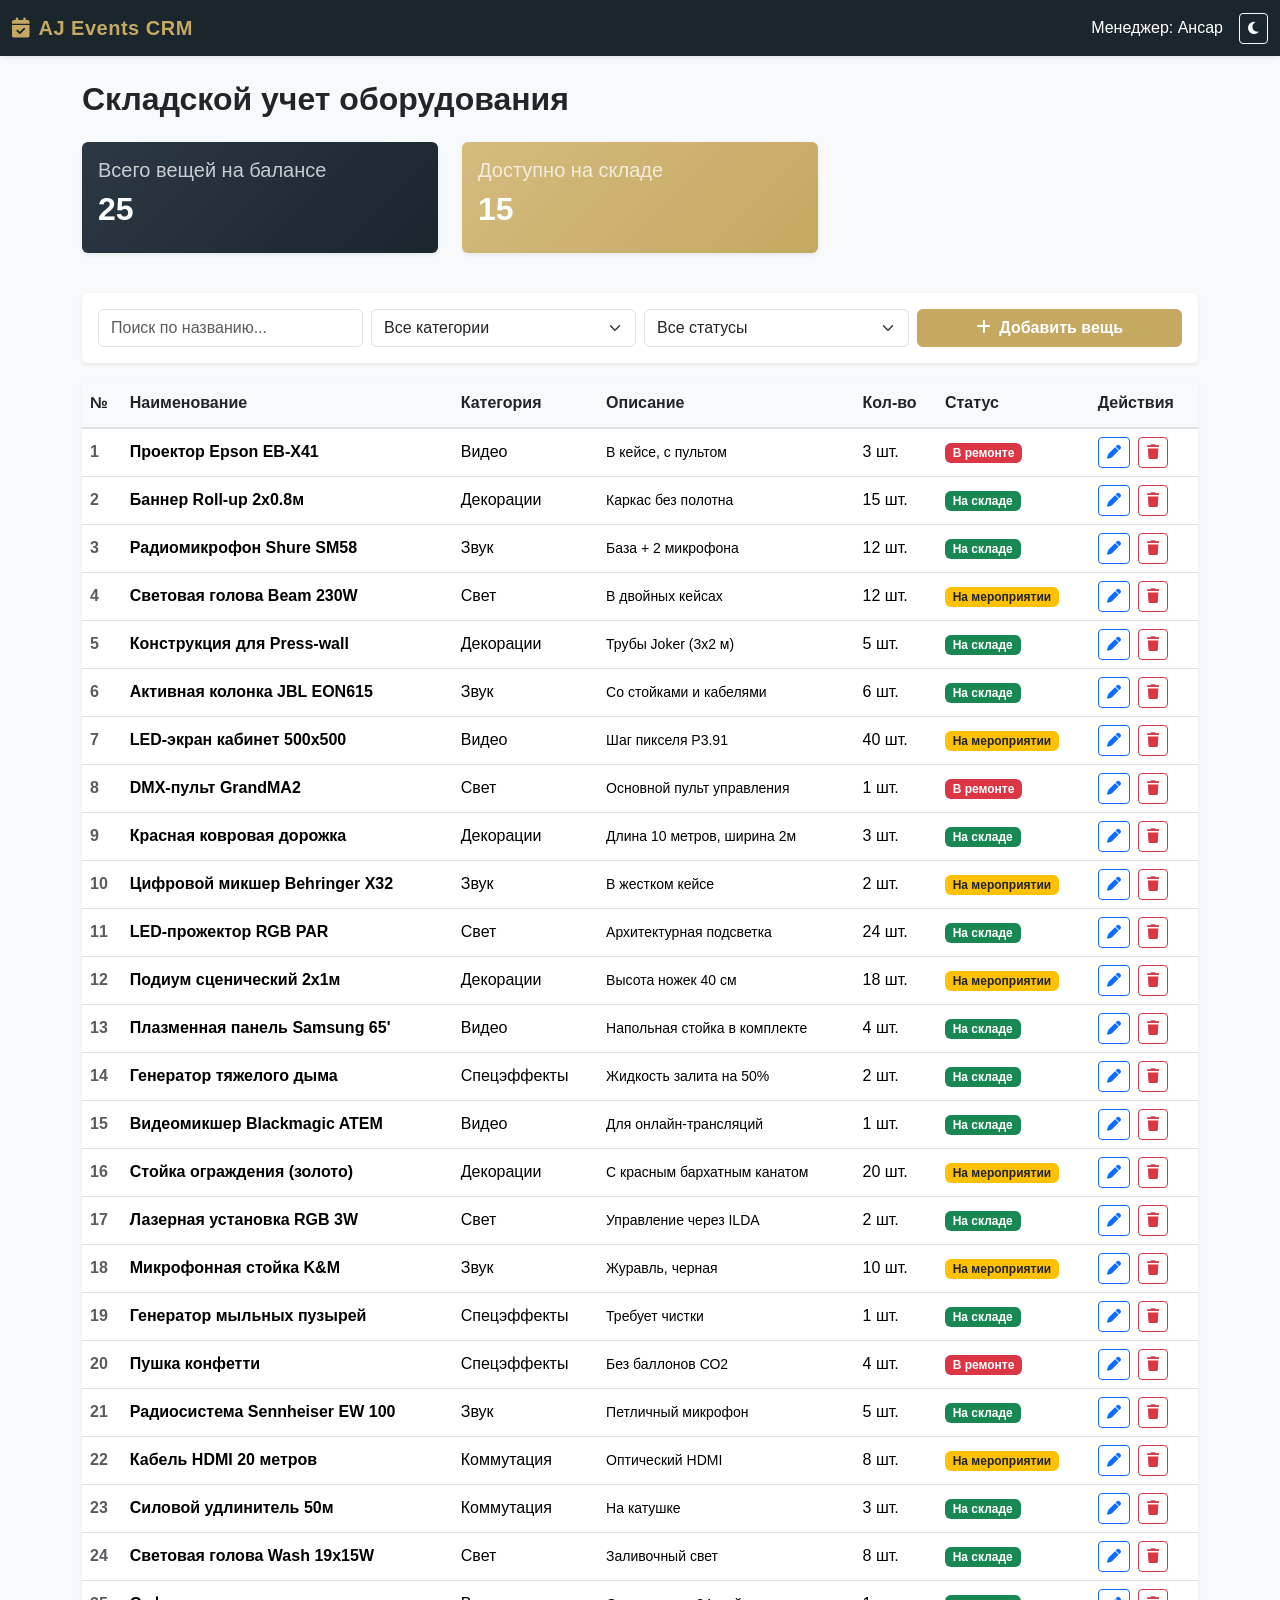
==== index.html @ 1645cd4c "Add files via upload" ====
<!DOCTYPE html>
<html lang="ru" data-bs-theme="light">
<head>
    <meta charset="UTF-8">
    <meta name="viewport" content="width=device-width, initial-scale=1.0">
    <title>AJ Events - Web-CRM</title>
    <!-- Bootstrap CSS -->
    <link href="https://cdn.jsdelivr.net/npm/bootstrap@5.3.0/dist/css/bootstrap.min.css" rel="stylesheet">
    <!-- FontAwesome для иконок -->
    <link rel="stylesheet" href="https://cdnjs.cloudflare.com/ajax/libs/font-awesome/6.4.0/css/all.min.css">
    <!-- Кастомные стили -->
    <link rel="stylesheet" href="style.css">
</head>
<body class="bg-body-tertiary">

    <!-- Навигация -->
    <nav class="navbar navbar-expand-lg navbar-dark brand-navbar shadow-sm">
        <div class="container-fluid">
            <a class="navbar-brand" href="#"><i class="fa-solid fa-calendar-check me-2"></i>AJ Events CRM</a>
            <div class="d-flex align-items-center">
                <span class="navbar-text text-white me-3">
                    Менеджер: Ансар
                </span>
                <button class="btn btn-outline-light btn-sm" id="themeToggle" title="Сменить тему">
                    <i class="fa-solid fa-moon"></i>
                </button>
            </div>
        </div>
    </nav>

    <!-- Основной контент -->
    <div class="container mt-4">
        <h2 class="mb-4 fw-bold">Складской учет оборудования</h2>

        <!-- Статистика -->
        <div class="row mb-4">
            <div class="col-md-4">
                <div class="card brand-card-blue text-white mb-3 shadow-sm border-0">
                    <div class="card-body">
                        <h5 class="card-title opacity-75">Всего вещей на балансе</h5>
                        <h2 id="totalItems" class="fw-bold">0</h2>
                    </div>
                </div>
            </div>
            <div class="col-md-4">
                <div class="card brand-card-gold text-white mb-3 shadow-sm border-0">
                    <div class="card-body">
                        <h5 class="card-title opacity-75">Доступно на складе</h5>
                        <h2 id="availableItems" class="fw-bold">0</h2>
                    </div>
                </div>
            </div>
        </div>

        <!-- Управление таблицей и ФИЛЬТРЫ -->
        <div class="card shadow-sm mb-3 border-0 bg-body">
            <div class="card-body row align-items-center g-2">
                <div class="col-md-3">
                    <input type="text" id="searchInput" class="form-control" placeholder="Поиск по названию...">
                </div>
                <div class="col-md-3">
                    <select id="filterCategory" class="form-select">
                        <option value="All">Все категории</option>
                    </select>
                </div>
                <div class="col-md-3">
                    <select id="filterStatus" class="form-select">
                        <option value="All">Все статусы</option>
                    </select>
                </div>
                <div class="col-md-3 text-end">
                    <button class="btn btn-brand-gold w-100 fw-bold" id="openAddModalBtn">
                        <i class="fa-solid fa-plus me-1"></i> Добавить вещь
                    </button>
                </div>
            </div>
        </div>

        <!-- Таблица инвентаря -->
        <div class="card shadow-sm border-0 bg-body">
            <div class="card-body p-0 table-responsive">
                <table class="table table-hover mb-0 align-middle">
                    <thead class="custom-thead">
                        <tr>
                            <th>№</th>
                            <th>Наименование</th>
                            <th>Категория</th>
                            <th>Описание</th>
                            <th>Кол-во</th>
                            <th>Статус</th>
                            <th>Действия</th>
                        </tr>
                    </thead>
                    <tbody id="inventoryTable">
                        <!-- Данные будут загружаться через jQuery -->
                    </tbody>
                </table>
            </div>
        </div>
    </div>

    <!-- Универсальное Модальное окно -->
    <div class="modal fade" id="itemModal" tabindex="-1">
        <div class="modal-dialog">
            <div class="modal-content">
                <div class="modal-header">
                    <h5 class="modal-title fw-bold" id="modalTitle">Новое оборудование</h5>
                    <button type="button" class="btn-close" data-bs-dismiss="modal"></button>
                </div>
                <div class="modal-body">
                    <form id="itemForm">
                        <input type="hidden" id="itemId">
                        <div class="mb-3">
                            <label class="form-label text-muted small fw-bold text-uppercase">Наименование</label>
                            <input type="text" class="form-control" id="itemName" required>
                        </div>
                        <div class="mb-3">
                            <label class="form-label text-muted small fw-bold text-uppercase">Категория (Выберите или впишите)</label>
                            <input type="text" class="form-control" id="itemCategory" list="categoryList" placeholder="Например: Мебель" required>
                            <datalist id="categoryList"></datalist>
                        </div>
                        <div class="mb-3">
                            <label class="form-label text-muted small fw-bold text-uppercase">Описание</label>
                            <textarea class="form-control" id="itemDesc" rows="2" placeholder="Комплектация, комментарий..."></textarea>
                        </div>
                        <div class="row">
                            <div class="col-md-6 mb-3">
                                <label class="form-label text-muted small fw-bold text-uppercase">Кол-во</label>
                                <input type="number" class="form-control" id="itemQty" min="1" required>
                            </div>
                            <div class="col-md-6 mb-3">
                                <label class="form-label text-muted small fw-bold text-uppercase">Статус (Выберите или впишите)</label>
                                <input type="text" class="form-control" id="itemStatus" list="statusList" placeholder="Например: Списано" required>
                                <datalist id="statusList"></datalist>
                            </div>
                        </div>
                    </form>
                </div>
                <div class="modal-footer border-0">
                    <button type="button" class="btn btn-secondary" data-bs-dismiss="modal">Отмена</button>
                    <button type="button" class="btn btn-brand-gold" id="saveItemBtn">Сохранить</button>
                </div>
            </div>
        </div>
    </div>

    <!-- jQuery и Bootstrap JS -->
    <script src="https://code.jquery.com/jquery-3.7.0.min.js"></script>
    <script src="https://cdn.jsdelivr.net/npm/bootstrap@5.3.0/dist/js/bootstrap.bundle.min.js"></script>
    <script src="app.js"></script>
</body>
</html>
---- style.css ----
/* Корпоративные цвета AJ Events Company (Премиум стиль) */
:root {
    --brand-navy: #1a252c;     
    --brand-gold: #c5a861;     
    --brand-gold-hover: #b09556;
}

body {
    font-family: 'Segoe UI', Tahoma, Geneva, Verdana, sans-serif;
    transition: background-color 0.3s ease, color 0.3s ease; 
}

/* Навигация */
.brand-navbar {
    background-color: var(--brand-navy) !important;
}
.navbar-brand {
    font-weight: 700;
    color: var(--brand-gold) !important;
    letter-spacing: 0.5px;
}

/* Кастомные Карточки Статистики */
.brand-card-blue {
    background: linear-gradient(135deg, #2b3945, var(--brand-navy));
}
.brand-card-gold {
    background: linear-gradient(135deg, #d4bb7e, var(--brand-gold));
}

/* Кнопки */
.btn-brand-gold {
    background-color: var(--brand-gold);
    border-color: var(--brand-gold);
    color: #fff;
}
.btn-brand-gold:hover {
    background-color: var(--brand-gold-hover);
    border-color: var(--brand-gold-hover);
    color: #fff;
}

/* Стилизация таблицы и шапки */
.table-hover tbody tr:hover {
    cursor: pointer;
}

.custom-thead th {
    background-color: #f8f9fa;
    color: #212529;
    border-bottom: 2px solid #dee2e6;
    padding-top: 12px;
    padding-bottom: 12px;
}

/* Кастомные цвета для бейджей новых статусов */
.badge-custom-0 { background-color: #8e44ad; color: #fff; } /* Фиолетовый */
.badge-custom-1 { background-color: #e67e22; color: #fff; } /* Оранжевый */
.badge-custom-2 { background-color: #16a085; color: #fff; } /* Бирюзовый */
.badge-custom-3 { background-color: #2980b9; color: #fff; } /* Синий */
.badge-custom-4 { background-color: #e84393; color: #fff; } /* Розовый */

/* ------------------------------------------- */
/* Адаптация под ТЁМНУЮ ТЕМУ                   */
/* ------------------------------------------- */
[data-bs-theme="dark"] .custom-thead th {
    background-color: #24292d !important;
    color: #e9ecef !important;
    border-bottom: 2px solid #3b4248;
}
[data-bs-theme="dark"] .bg-body-tertiary {
    background-color: #121212 !important;
}
[data-bs-theme="dark"] .bg-body {
    background-color: #1e1e1e !important;
}
[data-bs-theme="dark"] .modal-content {
    background-color: #1e1e1e;
}
[data-bs-theme="dark"] .form-control, 
[data-bs-theme="dark"] .form-select {
    background-color: #2b3035;
    border-color: #3b4248;
    color: #fff;
}
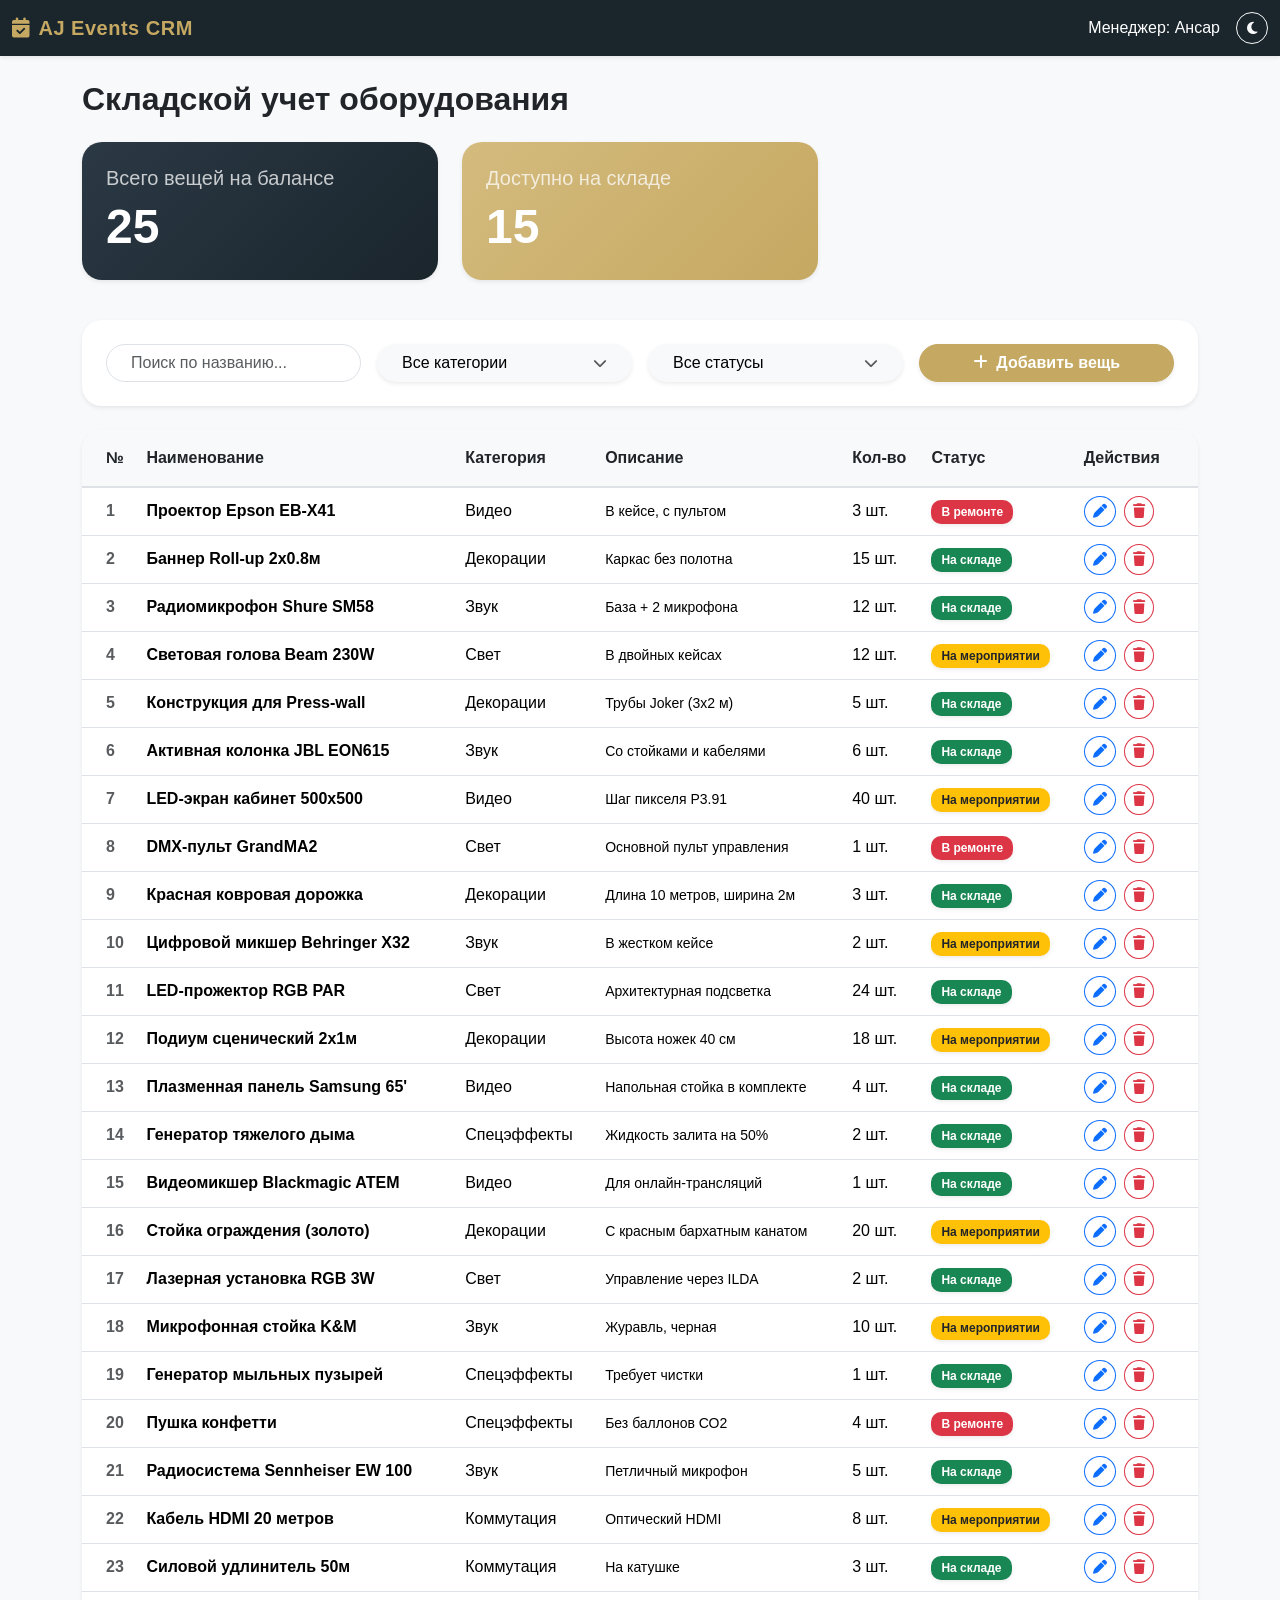
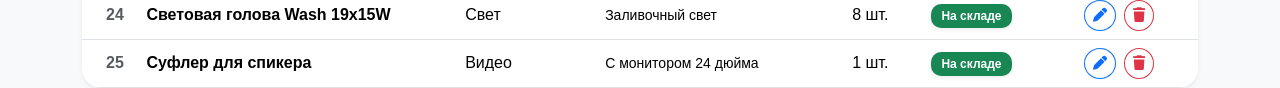
==== commit a8605806: "Add files via upload" ====
--- a/index.html
+++ b/index.html
@@ -21,7 +21,7 @@
                 <span class="navbar-text text-white me-3">
                     Менеджер: Ансар
                 </span>
-                <button class="btn btn-outline-light btn-sm" id="themeToggle" title="Сменить тему">
+                <button class="btn btn-outline-light btn-sm rounded-circle" id="themeToggle" title="Сменить тему" style="width: 32px; height: 32px;">
                     <i class="fa-solid fa-moon"></i>
                 </button>
             </div>
@@ -35,41 +35,60 @@
         <!-- Статистика -->
         <div class="row mb-4">
             <div class="col-md-4">
-                <div class="card brand-card-blue text-white mb-3 shadow-sm border-0">
-                    <div class="card-body">
+                <div class="card brand-card-blue text-white mb-3 shadow-sm custom-rounded border-0 card-hover">
+                    <div class="card-body p-4">
                         <h5 class="card-title opacity-75">Всего вещей на балансе</h5>
-                        <h2 id="totalItems" class="fw-bold">0</h2>
+                        <h2 id="totalItems" class="fw-bold mb-0 display-5">0</h2>
                     </div>
                 </div>
             </div>
             <div class="col-md-4">
-                <div class="card brand-card-gold text-white mb-3 shadow-sm border-0">
-                    <div class="card-body">
+                <div class="card brand-card-gold text-white mb-3 shadow-sm custom-rounded border-0 card-hover">
+                    <div class="card-body p-4">
                         <h5 class="card-title opacity-75">Доступно на складе</h5>
-                        <h2 id="availableItems" class="fw-bold">0</h2>
+                        <h2 id="availableItems" class="fw-bold mb-0 display-5">0</h2>
                     </div>
                 </div>
             </div>
         </div>
 
         <!-- Управление таблицей и ФИЛЬТРЫ -->
-        <div class="card shadow-sm mb-3 border-0 bg-body">
-            <div class="card-body row align-items-center g-2">
+        <div class="card shadow-sm mb-4 border-0 bg-body custom-rounded">
+            <div class="card-body row align-items-center g-3 p-4">
                 <div class="col-md-3">
-                    <input type="text" id="searchInput" class="form-control" placeholder="Поиск по названию...">
+                    <input type="text" id="searchInput" class="form-control rounded-pill px-4" placeholder="Поиск по названию...">
                 </div>
+                
+                <!-- Анимированный кастомный фильтр категорий -->
                 <div class="col-md-3">
-                    <select id="filterCategory" class="form-select">
-                        <option value="All">Все категории</option>
-                    </select>
+                    <div class="dropdown w-100">
+                        <button class="btn btn-light w-100 text-start d-flex justify-content-between align-items-center rounded-pill px-4 shadow-sm custom-select-btn" type="button" data-bs-toggle="dropdown" id="catBtn">
+                            <span id="catText">Все категории</span>
+                            <i class="fa-solid fa-chevron-down text-muted small"></i>
+                        </button>
+                        <ul class="dropdown-menu w-100 shadow-lg border-0 custom-dropdown-menu dropdown-anim" id="filterCategoryMenu">
+                            <!-- Сюда добавятся категории -->
+                        </ul>
+                    </div>
+                    <input type="hidden" id="filterCategory" value="All">
                 </div>
+
+                <!-- Анимированный кастомный фильтр статусов -->
                 <div class="col-md-3">
-                    <select id="filterStatus" class="form-select">
-                        <option value="All">Все статусы</option>
-                    </select>
+                    <div class="dropdown w-100">
+                        <button class="btn btn-light w-100 text-start d-flex justify-content-between align-items-center rounded-pill px-4 shadow-sm custom-select-btn" type="button" data-bs-toggle="dropdown" id="statBtn">
+                            <span id="statText">Все статусы</span>
+                            <i class="fa-solid fa-chevron-down text-muted small"></i>
+                        </button>
+                        <ul class="dropdown-menu w-100 shadow-lg border-0 custom-dropdown-menu dropdown-anim" id="filterStatusMenu">
+                            <!-- Сюда добавятся статусы -->
+                        </ul>
+                    </div>
+                    <input type="hidden" id="filterStatus" value="All">
                 </div>
+
                 <div class="col-md-3 text-end">
-                    <button class="btn btn-brand-gold w-100 fw-bold" id="openAddModalBtn">
+                    <button class="btn btn-brand-gold w-100 fw-bold rounded-pill shadow-sm" id="openAddModalBtn">
                         <i class="fa-solid fa-plus me-1"></i> Добавить вещь
                     </button>
                 </div>
@@ -77,18 +96,18 @@
         </div>
 
         <!-- Таблица инвентаря -->
-        <div class="card shadow-sm border-0 bg-body">
+        <div class="card shadow-sm border-0 bg-body custom-rounded overflow-hidden">
             <div class="card-body p-0 table-responsive">
                 <table class="table table-hover mb-0 align-middle">
                     <thead class="custom-thead">
                         <tr>
-                            <th>№</th>
+                            <th class="ps-4">№</th>
                             <th>Наименование</th>
                             <th>Категория</th>
                             <th>Описание</th>
                             <th>Кол-во</th>
                             <th>Статус</th>
-                            <th>Действия</th>
+                            <th class="pe-4">Действия</th>
                         </tr>
                     </thead>
                     <tbody id="inventoryTable">
@@ -101,44 +120,44 @@
 
     <!-- Универсальное Модальное окно -->
     <div class="modal fade" id="itemModal" tabindex="-1">
-        <div class="modal-dialog">
-            <div class="modal-content">
-                <div class="modal-header">
-                    <h5 class="modal-title fw-bold" id="modalTitle">Новое оборудование</h5>
+        <div class="modal-dialog modal-dialog-centered">
+            <div class="modal-content custom-rounded border-0 shadow-lg modal-anim">
+                <div class="modal-header border-0 pb-0">
+                    <h5 class="modal-title fw-bold fs-4" id="modalTitle">Новое оборудование</h5>
                     <button type="button" class="btn-close" data-bs-dismiss="modal"></button>
                 </div>
                 <div class="modal-body">
                     <form id="itemForm">
                         <input type="hidden" id="itemId">
                         <div class="mb-3">
-                            <label class="form-label text-muted small fw-bold text-uppercase">Наименование</label>
-                            <input type="text" class="form-control" id="itemName" required>
+                            <label class="form-label text-muted small fw-bold text-uppercase ms-2">Наименование</label>
+                            <input type="text" class="form-control rounded-pill px-3" id="itemName" required>
                         </div>
                         <div class="mb-3">
-                            <label class="form-label text-muted small fw-bold text-uppercase">Категория (Выберите или впишите)</label>
-                            <input type="text" class="form-control" id="itemCategory" list="categoryList" placeholder="Например: Мебель" required>
+                            <label class="form-label text-muted small fw-bold text-uppercase ms-2">Категория (Выберите или впишите)</label>
+                            <input type="text" class="form-control rounded-pill px-3" id="itemCategory" list="categoryList" placeholder="Например: Мебель" required>
                             <datalist id="categoryList"></datalist>
                         </div>
                         <div class="mb-3">
-                            <label class="form-label text-muted small fw-bold text-uppercase">Описание</label>
-                            <textarea class="form-control" id="itemDesc" rows="2" placeholder="Комплектация, комментарий..."></textarea>
+                            <label class="form-label text-muted small fw-bold text-uppercase ms-2">Описание</label>
+                            <textarea class="form-control custom-rounded p-3" id="itemDesc" rows="2" placeholder="Комплектация, комментарий..."></textarea>
                         </div>
                         <div class="row">
                             <div class="col-md-6 mb-3">
-                                <label class="form-label text-muted small fw-bold text-uppercase">Кол-во</label>
-                                <input type="number" class="form-control" id="itemQty" min="1" required>
+                                <label class="form-label text-muted small fw-bold text-uppercase ms-2">Кол-во</label>
+                                <input type="number" class="form-control rounded-pill px-3" id="itemQty" min="1" required>
                             </div>
                             <div class="col-md-6 mb-3">
-                                <label class="form-label text-muted small fw-bold text-uppercase">Статус (Выберите или впишите)</label>
-                                <input type="text" class="form-control" id="itemStatus" list="statusList" placeholder="Например: Списано" required>
+                                <label class="form-label text-muted small fw-bold text-uppercase ms-2">Статус (Выберите или впишите)</label>
+                                <input type="text" class="form-control rounded-pill px-3" id="itemStatus" list="statusList" placeholder="Например: Списано" required>
                                 <datalist id="statusList"></datalist>
                             </div>
                         </div>
                     </form>
                 </div>
-                <div class="modal-footer border-0">
-                    <button type="button" class="btn btn-secondary" data-bs-dismiss="modal">Отмена</button>
-                    <button type="button" class="btn btn-brand-gold" id="saveItemBtn">Сохранить</button>
+                <div class="modal-footer border-0 pt-0">
+                    <button type="button" class="btn btn-light rounded-pill px-4" data-bs-dismiss="modal">Отмена</button>
+                    <button type="button" class="btn btn-brand-gold rounded-pill px-4 fw-bold" id="saveItemBtn">Сохранить</button>
                 </div>
             </div>
         </div>
--- a/style.css
+++ b/style.css
@@ -10,6 +10,11 @@
     transition: background-color 0.3s ease, color 0.3s ease; 
 }
 
+/* Глобальное скругление (Без острых углов) */
+.custom-rounded {
+    border-radius: 20px !important;
+}
+
 /* Навигация */
 .brand-navbar {
     background-color: var(--brand-navy) !important;
@@ -20,12 +25,19 @@
     letter-spacing: 0.5px;
 }
 
-/* Кастомные Карточки Статистики */
+/* Карточки статистики */
 .brand-card-blue {
     background: linear-gradient(135deg, #2b3945, var(--brand-navy));
 }
 .brand-card-gold {
     background: linear-gradient(135deg, #d4bb7e, var(--brand-gold));
+}
+.card-hover {
+    transition: transform 0.3s ease, box-shadow 0.3s ease;
+}
+.card-hover:hover {
+    transform: translateY(-5px);
+    box-shadow: 0 10px 20px rgba(0,0,0,0.1) !important;
 }
 
 /* Кнопки */
@@ -33,27 +45,77 @@
     background-color: var(--brand-gold);
     border-color: var(--brand-gold);
     color: #fff;
+    transition: all 0.3s ease;
 }
 .btn-brand-gold:hover {
     background-color: var(--brand-gold-hover);
     border-color: var(--brand-gold-hover);
     color: #fff;
+    transform: scale(1.02);
 }
 
-/* Стилизация таблицы и шапки */
+/* ------------------------------------------- */
+/* АНИМАЦИИ (Магия UI)                         */
+/* ------------------------------------------- */
+
+/* Анимация строк таблицы */
+.animated-row {
+    animation: slideInRow 0.4s ease-out forwards;
+    opacity: 0;
+}
+@keyframes slideInRow {
+    0% { opacity: 0; transform: translateX(-15px); }
+    100% { opacity: 1; transform: translateX(0); }
+}
+
+/* Анимация кастомных выпадающих списков (Пружинка) */
+.custom-dropdown-menu {
+    border-radius: 16px !important;
+    overflow: hidden;
+    animation: dropAnim 0.3s cubic-bezier(0.175, 0.885, 0.32, 1.275) forwards;
+    transform-origin: top;
+    padding: 8px;
+}
+@keyframes dropAnim {
+    0% { opacity: 0; transform: scaleY(0.5) translateY(-10px); }
+    100% { opacity: 1; transform: scaleY(1) translateY(0); }
+}
+.dropdown-item {
+    border-radius: 10px;
+    transition: background-color 0.2s;
+    margin-bottom: 2px;
+}
+.dropdown-item.active, .dropdown-item:active {
+    background-color: var(--brand-navy);
+    color: white;
+}
+
+/* Анимация появления модального окна */
+.modal.fade .modal-dialog {
+    transition: transform 0.3s ease-out;
+    transform: scale(0.8);
+}
+.modal.show .modal-dialog {
+    transform: scale(1);
+}
+
+/* ------------------------------------------- */
+/* Стилизация таблицы и шапки                  */
+/* ------------------------------------------- */
 .table-hover tbody tr:hover {
     cursor: pointer;
+    background-color: rgba(197, 168, 97, 0.05); /* Легкий золотой оттенок при наведении */
 }
-
 .custom-thead th {
     background-color: #f8f9fa;
     color: #212529;
     border-bottom: 2px solid #dee2e6;
-    padding-top: 12px;
-    padding-bottom: 12px;
+    padding-top: 16px;
+    padding-bottom: 16px;
 }
 
 /* Кастомные цвета для бейджей новых статусов */
+.badge { border-radius: 10px; padding: 6px 10px; font-weight: 600; }
 .badge-custom-0 { background-color: #8e44ad; color: #fff; } /* Фиолетовый */
 .badge-custom-1 { background-color: #e67e22; color: #fff; } /* Оранжевый */
 .badge-custom-2 { background-color: #16a085; color: #fff; } /* Бирюзовый */
@@ -68,18 +130,29 @@
     color: #e9ecef !important;
     border-bottom: 2px solid #3b4248;
 }
-[data-bs-theme="dark"] .bg-body-tertiary {
-    background-color: #121212 !important;
-}
-[data-bs-theme="dark"] .bg-body {
-    background-color: #1e1e1e !important;
-}
-[data-bs-theme="dark"] .modal-content {
-    background-color: #1e1e1e;
-}
-[data-bs-theme="dark"] .form-control, 
-[data-bs-theme="dark"] .form-select {
+[data-bs-theme="dark"] .bg-body-tertiary { background-color: #121212 !important; }
+[data-bs-theme="dark"] .bg-body { background-color: #1e1e1e !important; }
+[data-bs-theme="dark"] .modal-content { background-color: #1e1e1e; }
+[data-bs-theme="dark"] .form-control {
     background-color: #2b3035;
     border-color: #3b4248;
     color: #fff;
+}
+[data-bs-theme="dark"] .custom-select-btn {
+    background-color: #2b3035;
+    border-color: #3b4248;
+    color: #fff;
+}
+[data-bs-theme="dark"] .custom-dropdown-menu {
+    background-color: #2b3035;
+}
+[data-bs-theme="dark"] .dropdown-item {
+    color: #e9ecef;
+}
+[data-bs-theme="dark"] .dropdown-item:hover {
+    background-color: #3b4248;
+    color: white;
+}
+[data-bs-theme="dark"] .table-hover tbody tr:hover {
+    background-color: #2b3035;
 }
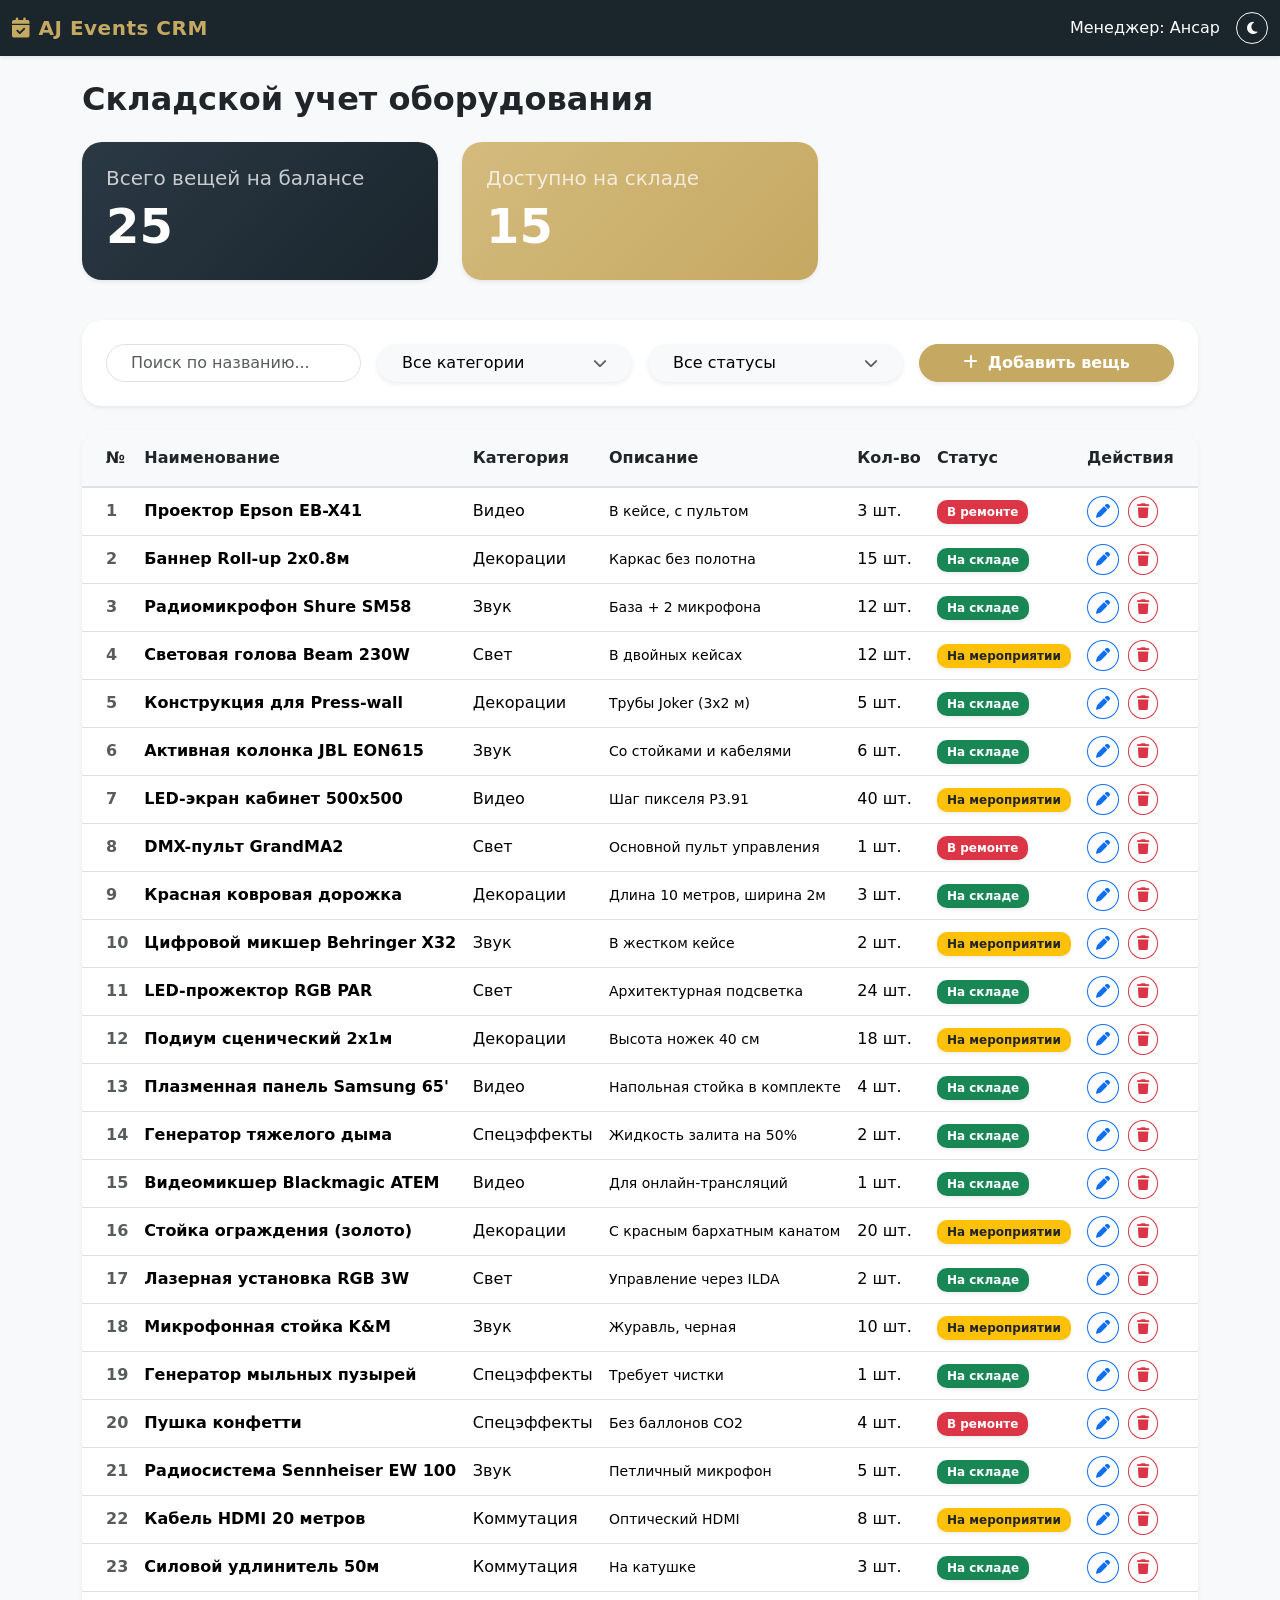
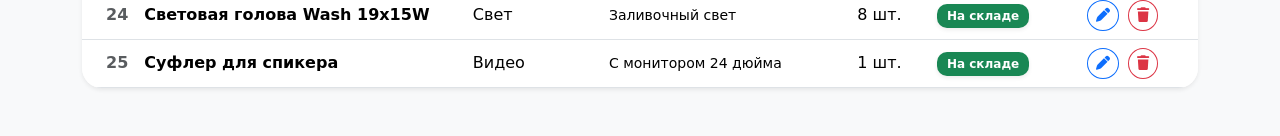
==== commit c3dcb631: "Add files via upload" ====
--- a/index.html
+++ b/index.html
@@ -14,14 +14,15 @@
 <body class="bg-body-tertiary">
 
     <!-- Навигация -->
-    <nav class="navbar navbar-expand-lg navbar-dark brand-navbar shadow-sm">
+    <nav class="navbar navbar-expand-lg navbar-dark brand-navbar shadow-sm position-relative" style="z-index: 1000;">
         <div class="container-fluid">
             <a class="navbar-brand" href="#"><i class="fa-solid fa-calendar-check me-2"></i>AJ Events CRM</a>
             <div class="d-flex align-items-center">
                 <span class="navbar-text text-white me-3">
                     Менеджер: Ансар
                 </span>
-                <button class="btn btn-outline-light btn-sm rounded-circle" id="themeToggle" title="Сменить тему" style="width: 32px; height: 32px;">
+                <!-- Кнопка смены темы -->
+                <button class="btn btn-outline-light btn-sm rounded-circle position-relative" id="themeToggle" title="Сменить тему" style="width: 32px; height: 32px; z-index: 1000;">
                     <i class="fa-solid fa-moon"></i>
                 </button>
             </div>
@@ -29,7 +30,7 @@
     </nav>
 
     <!-- Основной контент -->
-    <div class="container mt-4">
+    <div class="container mt-4 position-relative" style="z-index: 10;">
         <h2 class="mb-4 fw-bold">Складской учет оборудования</h2>
 
         <!-- Статистика -->
@@ -59,30 +60,24 @@
                     <input type="text" id="searchInput" class="form-control rounded-pill px-4" placeholder="Поиск по названию...">
                 </div>
                 
-                <!-- Анимированный кастомный фильтр категорий -->
                 <div class="col-md-3">
                     <div class="dropdown w-100">
                         <button class="btn btn-light w-100 text-start d-flex justify-content-between align-items-center rounded-pill px-4 shadow-sm custom-select-btn" type="button" data-bs-toggle="dropdown" id="catBtn">
                             <span id="catText">Все категории</span>
                             <i class="fa-solid fa-chevron-down text-muted small"></i>
                         </button>
-                        <ul class="dropdown-menu w-100 shadow-lg border-0 custom-dropdown-menu dropdown-anim" id="filterCategoryMenu">
-                            <!-- Сюда добавятся категории -->
-                        </ul>
+                        <ul class="dropdown-menu w-100 shadow-lg border-0 custom-dropdown-menu dropdown-anim" id="filterCategoryMenu"></ul>
                     </div>
                     <input type="hidden" id="filterCategory" value="All">
                 </div>
 
-                <!-- Анимированный кастомный фильтр статусов -->
                 <div class="col-md-3">
                     <div class="dropdown w-100">
                         <button class="btn btn-light w-100 text-start d-flex justify-content-between align-items-center rounded-pill px-4 shadow-sm custom-select-btn" type="button" data-bs-toggle="dropdown" id="statBtn">
                             <span id="statText">Все статусы</span>
                             <i class="fa-solid fa-chevron-down text-muted small"></i>
                         </button>
-                        <ul class="dropdown-menu w-100 shadow-lg border-0 custom-dropdown-menu dropdown-anim" id="filterStatusMenu">
-                            <!-- Сюда добавятся статусы -->
-                        </ul>
+                        <ul class="dropdown-menu w-100 shadow-lg border-0 custom-dropdown-menu dropdown-anim" id="filterStatusMenu"></ul>
                     </div>
                     <input type="hidden" id="filterStatus" value="All">
                 </div>
@@ -96,7 +91,7 @@
         </div>
 
         <!-- Таблица инвентаря -->
-        <div class="card shadow-sm border-0 bg-body custom-rounded overflow-hidden">
+        <div class="card shadow-sm border-0 bg-body custom-rounded overflow-hidden mb-5">
             <div class="card-body p-0 table-responsive">
                 <table class="table table-hover mb-0 align-middle">
                     <thead class="custom-thead">
@@ -111,14 +106,14 @@
                         </tr>
                     </thead>
                     <tbody id="inventoryTable">
-                        <!-- Данные будут загружаться через jQuery -->
+                        <!-- Данные загрузятся через jQuery -->
                     </tbody>
                 </table>
             </div>
         </div>
     </div>
 
-    <!-- Универсальное Модальное окно -->
+    <!-- Модальное окно "Добавить / Изменить" -->
     <div class="modal fade" id="itemModal" tabindex="-1">
         <div class="modal-dialog modal-dialog-centered">
             <div class="modal-content custom-rounded border-0 shadow-lg modal-anim">
@@ -163,6 +158,29 @@
         </div>
     </div>
 
+    <!-- КРАСИВОЕ Модальное окно "Удалить" -->
+    <div class="modal fade" id="deleteModal" tabindex="-1">
+        <div class="modal-dialog modal-dialog-centered modal-sm">
+            <div class="modal-content custom-rounded border-0 shadow-lg modal-anim text-center p-4">
+                <div class="modal-body p-0">
+                    <div class="mb-3">
+                        <!-- Большая иконка корзины с кругом -->
+                        <div class="d-inline-flex align-items-center justify-content-center bg-danger bg-opacity-10 text-danger rounded-circle" style="width: 80px; height: 80px;">
+                            <i class="fa-solid fa-trash-can fs-1"></i>
+                        </div>
+                    </div>
+                    <h4 class="fw-bold mb-2">Удалить вещь?</h4>
+                    <p class="text-muted mb-4">Эта позиция будет безвозвратно удалена из базы склада.</p>
+                    <input type="hidden" id="deleteItemId">
+                    <div class="d-grid gap-2">
+                        <button type="button" class="btn btn-danger rounded-pill fw-bold py-2" id="confirmDeleteBtn">Да, удалить</button>
+                        <button type="button" class="btn btn-light rounded-pill py-2" data-bs-dismiss="modal">Отмена</button>
+                    </div>
+                </div>
+            </div>
+        </div>
+    </div>
+
     <!-- jQuery и Bootstrap JS -->
     <script src="https://code.jquery.com/jquery-3.7.0.min.js"></script>
     <script src="https://cdn.jsdelivr.net/npm/bootstrap@5.3.0/dist/js/bootstrap.bundle.min.js"></script>
--- a/style.css
+++ b/style.css
@@ -5,12 +5,12 @@
     --brand-gold-hover: #b09556;
 }
 
-body {
-    font-family: 'Segoe UI', Tahoma, Geneva, Verdana, sans-serif;
-    transition: background-color 0.3s ease, color 0.3s ease; 
+/* Плавная смена всех цветов на странице при смене темы */
+body * {
+    transition: background-color 0.4s ease, color 0.4s ease, border-color 0.4s ease; 
 }
 
-/* Глобальное скругление (Без острых углов) */
+/* Глобальное скругление */
 .custom-rounded {
     border-radius: 20px !important;
 }
@@ -45,7 +45,7 @@
     background-color: var(--brand-gold);
     border-color: var(--brand-gold);
     color: #fff;
-    transition: all 0.3s ease;
+    transition: transform 0.2s ease, background-color 0.3s ease;
 }
 .btn-brand-gold:hover {
     background-color: var(--brand-gold-hover);
@@ -55,8 +55,23 @@
 }
 
 /* ------------------------------------------- */
-/* АНИМАЦИИ (Магия UI)                         */
+/* ВОЛНОВАЯ АНИМАЦИЯ СМЕНЫ ТЕМЫ (Telegram)     */
 /* ------------------------------------------- */
+.theme-overlay {
+    position: fixed;
+    width: 20px;
+    height: 20px;
+    border-radius: 50%;
+    pointer-events: none; /* Чтобы волна не блокировала клики */
+    z-index: 99999;
+    transform: translate(-50%, -50%) scale(1);
+    /* Кривая Безье для резкого, но плавного расширения */
+    transition: transform 0.6s cubic-bezier(0.4, 0.0, 0.2, 1);
+}
+.theme-overlay.expand {
+    /* Увеличиваем круг в 300 раз, чтобы он покрыл любой экран */
+    transform: translate(-50%, -50%) scale(300); 
+}
 
 /* Анимация строк таблицы */
 .animated-row {
@@ -68,7 +83,7 @@
     100% { opacity: 1; transform: translateX(0); }
 }
 
-/* Анимация кастомных выпадающих списков (Пружинка) */
+/* Анимация выпадающих списков (Пружинка) */
 .custom-dropdown-menu {
     border-radius: 16px !important;
     overflow: hidden;
@@ -90,7 +105,7 @@
     color: white;
 }
 
-/* Анимация появления модального окна */
+/* Анимация появления модальных окон */
 .modal.fade .modal-dialog {
     transition: transform 0.3s ease-out;
     transform: scale(0.8);
@@ -100,11 +115,11 @@
 }
 
 /* ------------------------------------------- */
-/* Стилизация таблицы и шапки                  */
+/* Стилизация таблицы                          */
 /* ------------------------------------------- */
 .table-hover tbody tr:hover {
     cursor: pointer;
-    background-color: rgba(197, 168, 97, 0.05); /* Легкий золотой оттенок при наведении */
+    background-color: rgba(197, 168, 97, 0.05); 
 }
 .custom-thead th {
     background-color: #f8f9fa;
@@ -114,13 +129,13 @@
     padding-bottom: 16px;
 }
 
-/* Кастомные цвета для бейджей новых статусов */
+/* Кастомные цвета для бейджей статусов */
 .badge { border-radius: 10px; padding: 6px 10px; font-weight: 600; }
-.badge-custom-0 { background-color: #8e44ad; color: #fff; } /* Фиолетовый */
-.badge-custom-1 { background-color: #e67e22; color: #fff; } /* Оранжевый */
-.badge-custom-2 { background-color: #16a085; color: #fff; } /* Бирюзовый */
-.badge-custom-3 { background-color: #2980b9; color: #fff; } /* Синий */
-.badge-custom-4 { background-color: #e84393; color: #fff; } /* Розовый */
+.badge-custom-0 { background-color: #8e44ad; color: #fff; } 
+.badge-custom-1 { background-color: #e67e22; color: #fff; } 
+.badge-custom-2 { background-color: #16a085; color: #fff; } 
+.badge-custom-3 { background-color: #2980b9; color: #fff; } 
+.badge-custom-4 { background-color: #e84393; color: #fff; } 
 
 /* ------------------------------------------- */
 /* Адаптация под ТЁМНУЮ ТЕМУ                   */
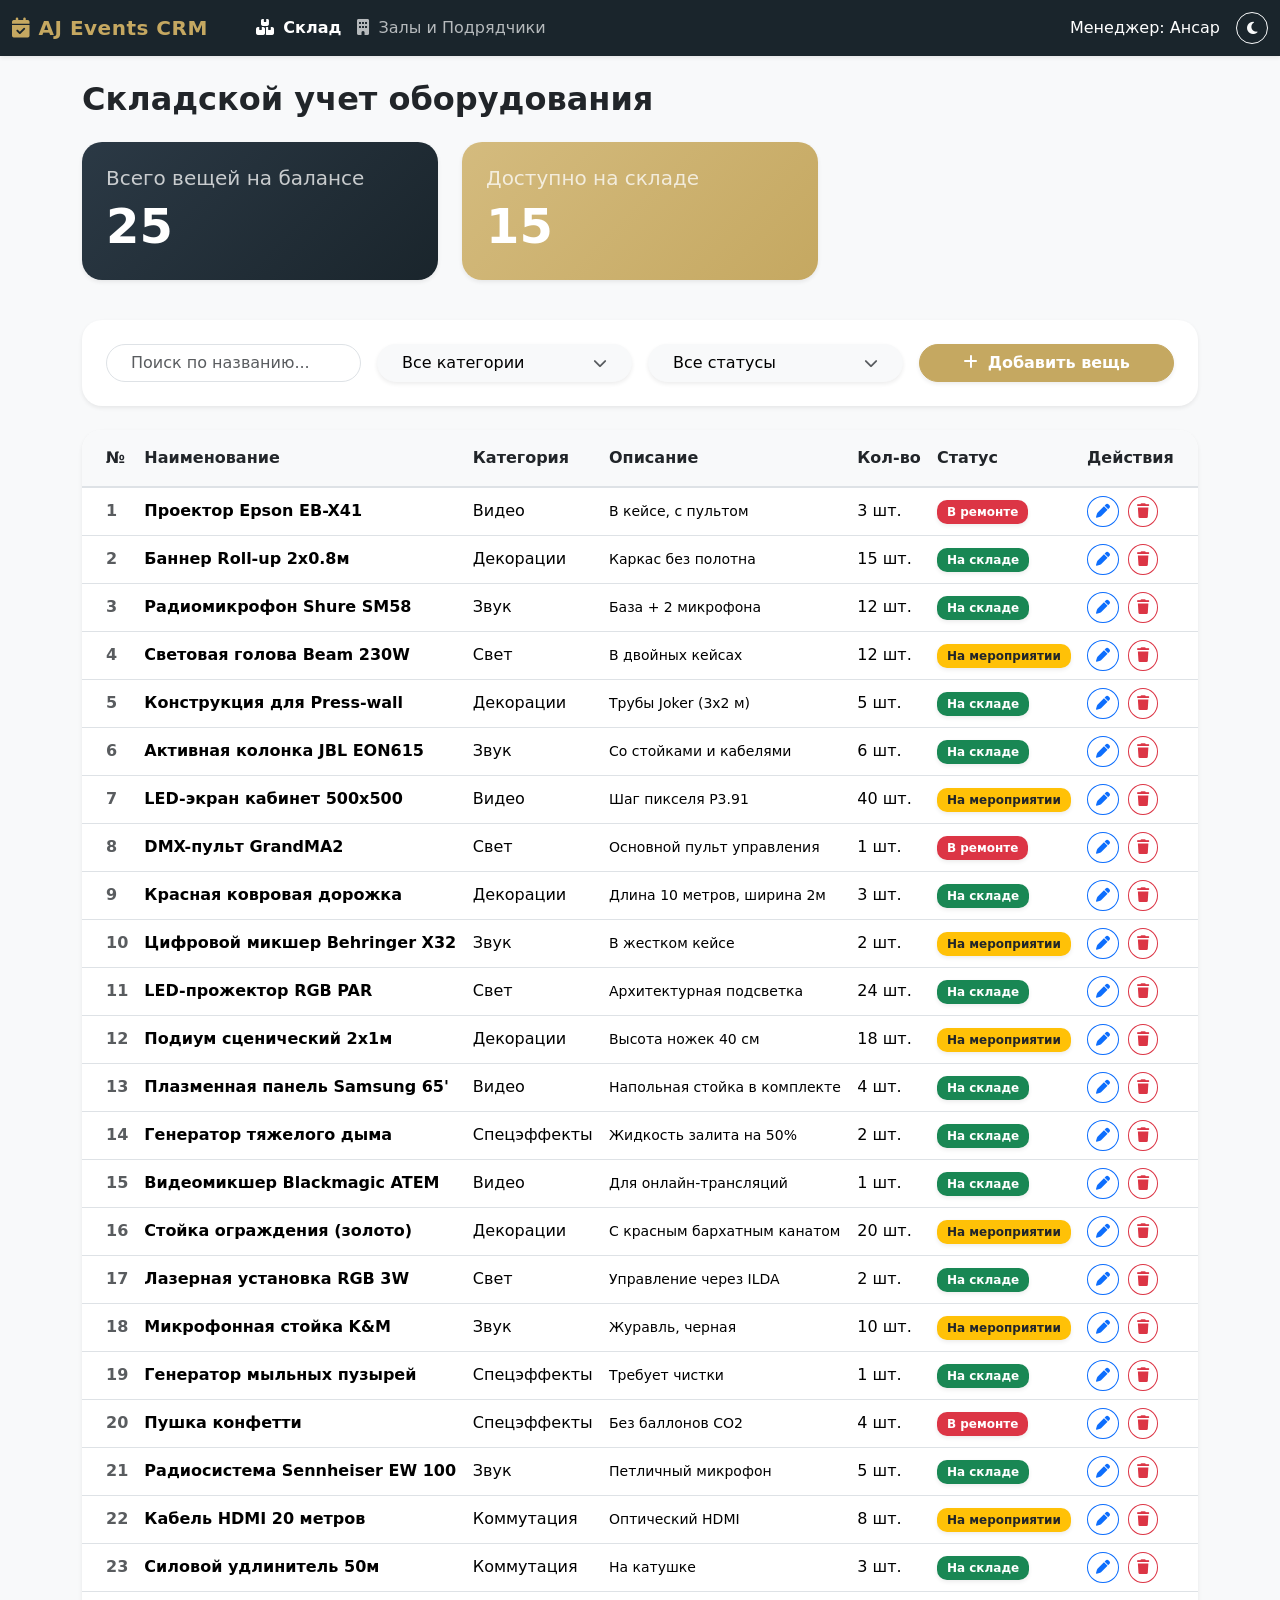
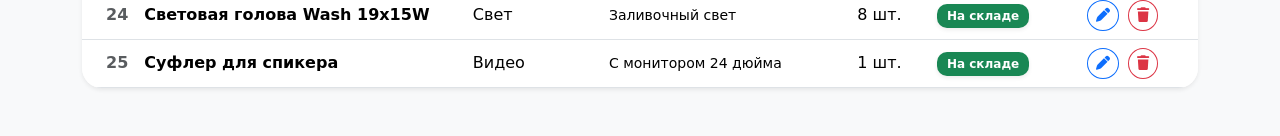
==== commit 6e3592f3: "Add files via upload" ====
--- a/index.html
+++ b/index.html
@@ -16,15 +16,28 @@
     <!-- Навигация -->
     <nav class="navbar navbar-expand-lg navbar-dark brand-navbar shadow-sm position-relative" style="z-index: 1000;">
         <div class="container-fluid">
-            <a class="navbar-brand" href="#"><i class="fa-solid fa-calendar-check me-2"></i>AJ Events CRM</a>
-            <div class="d-flex align-items-center">
-                <span class="navbar-text text-white me-3">
-                    Менеджер: Ансар
-                </span>
-                <!-- Кнопка смены темы -->
-                <button class="btn btn-outline-light btn-sm rounded-circle position-relative" id="themeToggle" title="Сменить тему" style="width: 32px; height: 32px; z-index: 1000;">
-                    <i class="fa-solid fa-moon"></i>
-                </button>
+            <a class="navbar-brand" href="index.html"><i class="fa-solid fa-calendar-check me-2"></i>AJ Events CRM</a>
+            <button class="navbar-toggler" type="button" data-bs-toggle="collapse" data-bs-target="#navbarNav">
+                <span class="navbar-toggler-icon"></span>
+            </button>
+            <div class="collapse navbar-collapse" id="navbarNav">
+                <ul class="navbar-nav me-auto mb-2 mb-lg-0 ms-lg-4">
+                    <li class="nav-item">
+                        <a class="nav-link active fw-bold" href="index.html"><i class="fa-solid fa-boxes-stacked me-1"></i> Склад</a>
+                    </li>
+                    <li class="nav-item">
+                        <!-- Ссылка на нашу новую страницу -->
+                        <a class="nav-link text-light" style="opacity: 0.7;" href="venues.html"><i class="fa-solid fa-building me-1"></i> Залы и Подрядчики</a>
+                    </li>
+                </ul>
+                <div class="d-flex align-items-center mt-2 mt-lg-0">
+                    <span class="navbar-text text-white me-3">
+                        Менеджер: Ансар
+                    </span>
+                    <button class="btn btn-outline-light btn-sm rounded-circle position-relative" id="themeToggle" title="Сменить тему" style="width: 32px; height: 32px; z-index: 1000;">
+                        <i class="fa-solid fa-moon"></i>
+                    </button>
+                </div>
             </div>
         </div>
     </nav>
@@ -164,13 +177,12 @@
             <div class="modal-content custom-rounded border-0 shadow-lg modal-anim text-center p-4">
                 <div class="modal-body p-0">
                     <div class="mb-3">
-                        <!-- Большая иконка корзины с кругом -->
                         <div class="d-inline-flex align-items-center justify-content-center bg-danger bg-opacity-10 text-danger rounded-circle" style="width: 80px; height: 80px;">
                             <i class="fa-solid fa-trash-can fs-1"></i>
                         </div>
                     </div>
                     <h4 class="fw-bold mb-2">Удалить вещь?</h4>
-                    <p class="text-muted mb-4">Эта позиция будет безвозвратно удалена из базы склада.</p>
+                    <p class="text-muted mb-4">Эта вещь будет безвозвратно удалена из базы склада.</p>
                     <input type="hidden" id="deleteItemId">
                     <div class="d-grid gap-2">
                         <button type="button" class="btn btn-danger rounded-pill fw-bold py-2" id="confirmDeleteBtn">Да, удалить</button>
--- a/style.css
+++ b/style.css
@@ -5,9 +5,11 @@
     --brand-gold-hover: #b09556;
 }
 
-/* Плавная смена всех цветов на странице при смене темы */
-body * {
-    transition: background-color 0.4s ease, color 0.4s ease, border-color 0.4s ease; 
+/* ------------------------------------------- */
+/* ПЛАВНАЯ СМЕНА ТЕМЫ (100% надежно везде)     */
+/* ------------------------------------------- */
+body, .card, .modal-content, .form-control, .btn, .dropdown-menu, th, td, span, i, div {
+    transition: background-color 0.4s ease, color 0.4s ease, border-color 0.4s ease, box-shadow 0.4s ease;
 }
 
 /* Глобальное скругление */
@@ -45,7 +47,6 @@
     background-color: var(--brand-gold);
     border-color: var(--brand-gold);
     color: #fff;
-    transition: transform 0.2s ease, background-color 0.3s ease;
 }
 .btn-brand-gold:hover {
     background-color: var(--brand-gold-hover);
@@ -55,25 +56,8 @@
 }
 
 /* ------------------------------------------- */
-/* ВОЛНОВАЯ АНИМАЦИЯ СМЕНЫ ТЕМЫ (Telegram)     */
+/* АНИМАЦИИ ПОЯВЛЕНИЯ ЭЛЕМЕНТОВ                */
 /* ------------------------------------------- */
-.theme-overlay {
-    position: fixed;
-    width: 20px;
-    height: 20px;
-    border-radius: 50%;
-    pointer-events: none; /* Чтобы волна не блокировала клики */
-    z-index: 99999;
-    transform: translate(-50%, -50%) scale(1);
-    /* Кривая Безье для резкого, но плавного расширения */
-    transition: transform 0.6s cubic-bezier(0.4, 0.0, 0.2, 1);
-}
-.theme-overlay.expand {
-    /* Увеличиваем круг в 300 раз, чтобы он покрыл любой экран */
-    transform: translate(-50%, -50%) scale(300); 
-}
-
-/* Анимация строк таблицы */
 .animated-row {
     animation: slideInRow 0.4s ease-out forwards;
     opacity: 0;
@@ -83,7 +67,6 @@
     100% { opacity: 1; transform: translateX(0); }
 }
 
-/* Анимация выпадающих списков (Пружинка) */
 .custom-dropdown-menu {
     border-radius: 16px !important;
     overflow: hidden;
@@ -97,7 +80,6 @@
 }
 .dropdown-item {
     border-radius: 10px;
-    transition: background-color 0.2s;
     margin-bottom: 2px;
 }
 .dropdown-item.active, .dropdown-item:active {
@@ -105,7 +87,6 @@
     color: white;
 }
 
-/* Анимация появления модальных окон */
 .modal.fade .modal-dialog {
     transition: transform 0.3s ease-out;
     transform: scale(0.8);
@@ -119,7 +100,7 @@
 /* ------------------------------------------- */
 .table-hover tbody tr:hover {
     cursor: pointer;
-    background-color: rgba(197, 168, 97, 0.05); 
+    background-color: rgba(197, 168, 97, 0.05) !important; 
 }
 .custom-thead th {
     background-color: #f8f9fa;
@@ -129,7 +110,6 @@
     padding-bottom: 16px;
 }
 
-/* Кастомные цвета для бейджей статусов */
 .badge { border-radius: 10px; padding: 6px 10px; font-weight: 600; }
 .badge-custom-0 { background-color: #8e44ad; color: #fff; } 
 .badge-custom-1 { background-color: #e67e22; color: #fff; } 
@@ -143,31 +123,31 @@
 [data-bs-theme="dark"] .custom-thead th {
     background-color: #24292d !important;
     color: #e9ecef !important;
-    border-bottom: 2px solid #3b4248;
+    border-bottom: 2px solid #3b4248 !important;
 }
 [data-bs-theme="dark"] .bg-body-tertiary { background-color: #121212 !important; }
 [data-bs-theme="dark"] .bg-body { background-color: #1e1e1e !important; }
-[data-bs-theme="dark"] .modal-content { background-color: #1e1e1e; }
+[data-bs-theme="dark"] .modal-content { background-color: #1e1e1e !important; }
 [data-bs-theme="dark"] .form-control {
-    background-color: #2b3035;
-    border-color: #3b4248;
-    color: #fff;
+    background-color: #2b3035 !important;
+    border-color: #3b4248 !important;
+    color: #fff !important;
 }
 [data-bs-theme="dark"] .custom-select-btn {
-    background-color: #2b3035;
-    border-color: #3b4248;
-    color: #fff;
+    background-color: #2b3035 !important;
+    border-color: #3b4248 !important;
+    color: #fff !important;
 }
 [data-bs-theme="dark"] .custom-dropdown-menu {
-    background-color: #2b3035;
+    background-color: #2b3035 !important;
 }
 [data-bs-theme="dark"] .dropdown-item {
-    color: #e9ecef;
+    color: #e9ecef !important;
 }
 [data-bs-theme="dark"] .dropdown-item:hover {
-    background-color: #3b4248;
-    color: white;
+    background-color: #3b4248 !important;
+    color: white !important;
 }
 [data-bs-theme="dark"] .table-hover tbody tr:hover {
-    background-color: #2b3035;
+    background-color: #2b3035 !important;
 }
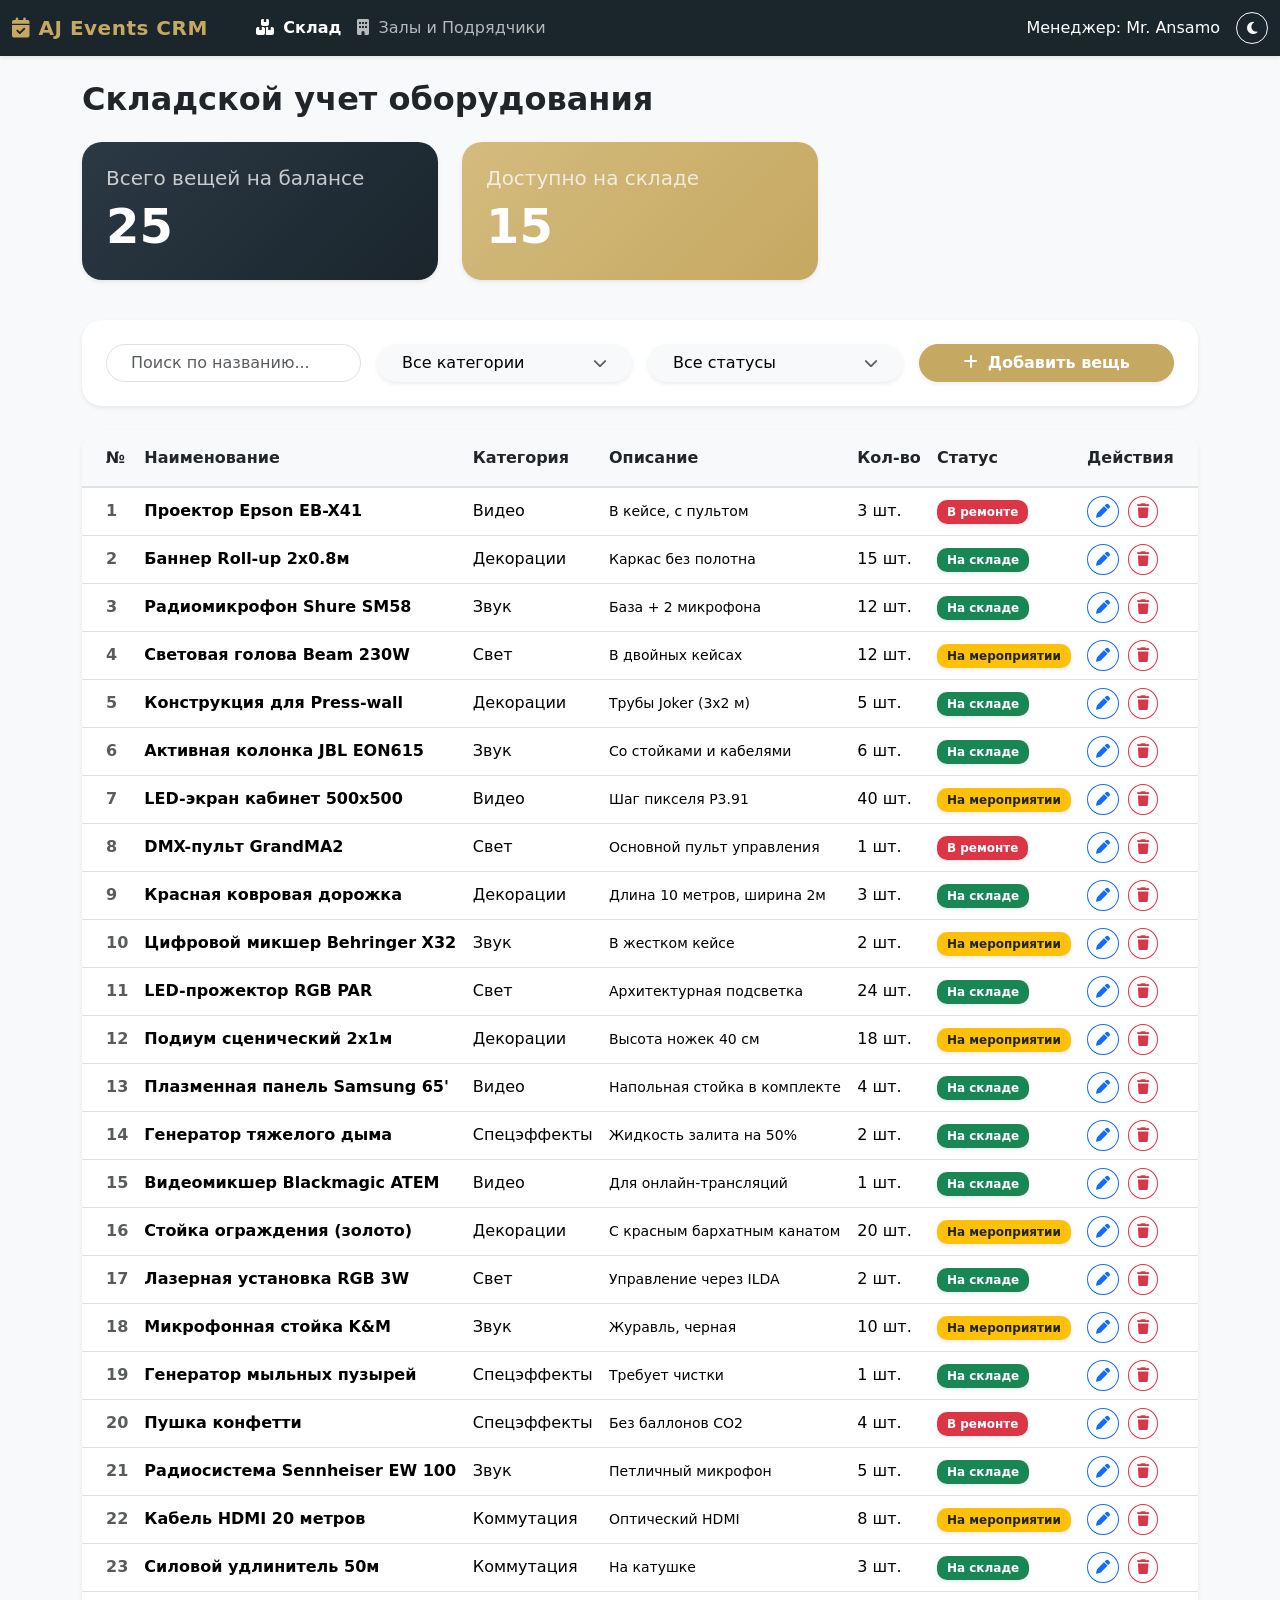
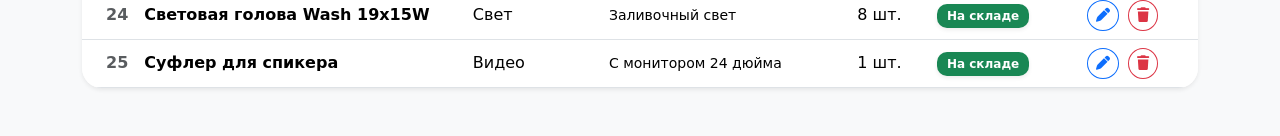
==== commit b2491e75: "Add files via upload" ====
--- a/index.html
+++ b/index.html
@@ -1,9 +1,16 @@
 <!DOCTYPE html>
-<html lang="ru" data-bs-theme="light">
+<html lang="ru">
 <head>
     <meta charset="UTF-8">
     <meta name="viewport" content="width=device-width, initial-scale=1.0">
     <title>AJ Events - Web-CRM</title>
+    
+    <!-- АНТИ-БЛИК (FOUC) СКРИПТ: Применяет темную тему до загрузки страницы -->
+    <script>
+        let savedTheme = localStorage.getItem('crm_theme') || 'light';
+        document.documentElement.setAttribute('data-bs-theme', savedTheme);
+    </script>
+
     <!-- Bootstrap CSS -->
     <link href="https://cdn.jsdelivr.net/npm/bootstrap@5.3.0/dist/css/bootstrap.min.css" rel="stylesheet">
     <!-- FontAwesome для иконок -->
@@ -32,7 +39,7 @@
                 </ul>
                 <div class="d-flex align-items-center mt-2 mt-lg-0">
                     <span class="navbar-text text-white me-3">
-                        Менеджер: Ансар
+                        Менеджер: Mr. Ansamo
                     </span>
                     <button class="btn btn-outline-light btn-sm rounded-circle position-relative" id="themeToggle" title="Сменить тему" style="width: 32px; height: 32px; z-index: 1000;">
                         <i class="fa-solid fa-moon"></i>
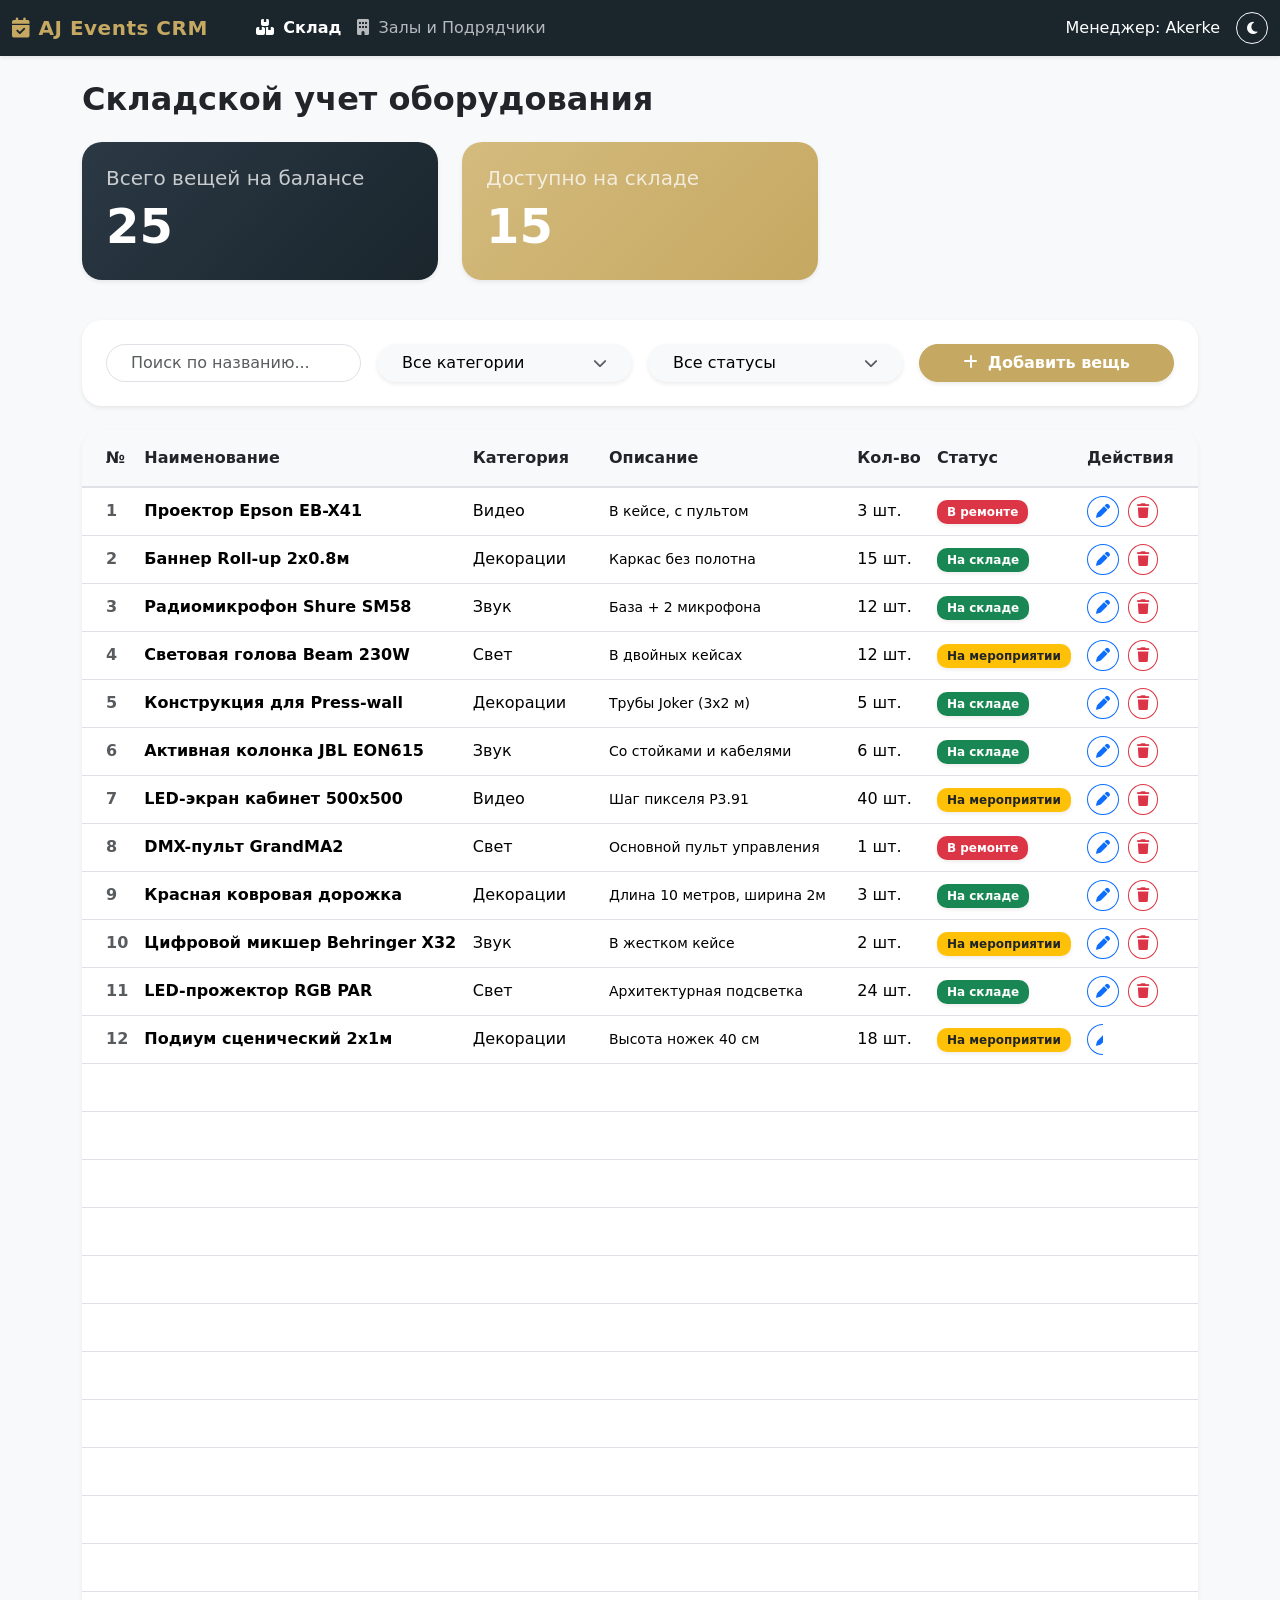
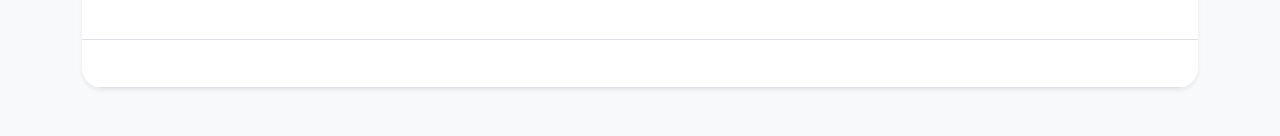
==== commit 6cf85c0d: "Add files via upload" ====
--- a/index.html
+++ b/index.html
@@ -5,22 +5,17 @@
     <meta name="viewport" content="width=device-width, initial-scale=1.0">
     <title>AJ Events - Web-CRM</title>
     
-    <!-- АНТИ-БЛИК (FOUC) СКРИПТ: Применяет темную тему до загрузки страницы -->
     <script>
         let savedTheme = localStorage.getItem('crm_theme') || 'light';
         document.documentElement.setAttribute('data-bs-theme', savedTheme);
     </script>
 
-    <!-- Bootstrap CSS -->
     <link href="https://cdn.jsdelivr.net/npm/bootstrap@5.3.0/dist/css/bootstrap.min.css" rel="stylesheet">
-    <!-- FontAwesome для иконок -->
     <link rel="stylesheet" href="https://cdnjs.cloudflare.com/ajax/libs/font-awesome/6.4.0/css/all.min.css">
-    <!-- Кастомные стили -->
     <link rel="stylesheet" href="style.css">
 </head>
 <body class="bg-body-tertiary">
 
-    <!-- Навигация -->
     <nav class="navbar navbar-expand-lg navbar-dark brand-navbar shadow-sm position-relative" style="z-index: 1000;">
         <div class="container-fluid">
             <a class="navbar-brand" href="index.html"><i class="fa-solid fa-calendar-check me-2"></i>AJ Events CRM</a>
@@ -33,13 +28,12 @@
                         <a class="nav-link active fw-bold" href="index.html"><i class="fa-solid fa-boxes-stacked me-1"></i> Склад</a>
                     </li>
                     <li class="nav-item">
-                        <!-- Ссылка на нашу новую страницу -->
                         <a class="nav-link text-light" style="opacity: 0.7;" href="venues.html"><i class="fa-solid fa-building me-1"></i> Залы и Подрядчики</a>
                     </li>
                 </ul>
                 <div class="d-flex align-items-center mt-2 mt-lg-0">
                     <span class="navbar-text text-white me-3">
-                        Менеджер: Mr. Ansamo
+                        Менеджер: Akerke
                     </span>
                     <button class="btn btn-outline-light btn-sm rounded-circle position-relative" id="themeToggle" title="Сменить тему" style="width: 32px; height: 32px; z-index: 1000;">
                         <i class="fa-solid fa-moon"></i>
@@ -49,11 +43,9 @@
         </div>
     </nav>
 
-    <!-- Основной контент -->
     <div class="container mt-4 position-relative" style="z-index: 10;">
         <h2 class="mb-4 fw-bold">Складской учет оборудования</h2>
 
-        <!-- Статистика -->
         <div class="row mb-4">
             <div class="col-md-4">
                 <div class="card brand-card-blue text-white mb-3 shadow-sm custom-rounded border-0 card-hover">
@@ -73,7 +65,6 @@
             </div>
         </div>
 
-        <!-- Управление таблицей и ФИЛЬТРЫ -->
         <div class="card shadow-sm mb-4 border-0 bg-body custom-rounded">
             <div class="card-body row align-items-center g-3 p-4">
                 <div class="col-md-3">
@@ -110,7 +101,6 @@
             </div>
         </div>
 
-        <!-- Таблица инвентаря -->
         <div class="card shadow-sm border-0 bg-body custom-rounded overflow-hidden mb-5">
             <div class="card-body p-0 table-responsive">
                 <table class="table table-hover mb-0 align-middle">
@@ -126,14 +116,12 @@
                         </tr>
                     </thead>
                     <tbody id="inventoryTable">
-                        <!-- Данные загрузятся через jQuery -->
                     </tbody>
                 </table>
             </div>
         </div>
     </div>
 
-    <!-- Модальное окно "Добавить / Изменить" -->
     <div class="modal fade" id="itemModal" tabindex="-1">
         <div class="modal-dialog modal-dialog-centered">
             <div class="modal-content custom-rounded border-0 shadow-lg modal-anim">
@@ -178,7 +166,6 @@
         </div>
     </div>
 
-    <!-- КРАСИВОЕ Модальное окно "Удалить" -->
     <div class="modal fade" id="deleteModal" tabindex="-1">
         <div class="modal-dialog modal-dialog-centered modal-sm">
             <div class="modal-content custom-rounded border-0 shadow-lg modal-anim text-center p-4">
@@ -200,7 +187,6 @@
         </div>
     </div>
 
-    <!-- jQuery и Bootstrap JS -->
     <script src="https://code.jquery.com/jquery-3.7.0.min.js"></script>
     <script src="https://cdn.jsdelivr.net/npm/bootstrap@5.3.0/dist/js/bootstrap.bundle.min.js"></script>
     <script src="app.js"></script>
--- a/style.css
+++ b/style.css
@@ -1,23 +1,17 @@
-/* Корпоративные цвета AJ Events Company (Премиум стиль) */
 :root {
     --brand-navy: #1a252c;     
     --brand-gold: #c5a861;     
     --brand-gold-hover: #b09556;
 }
 
-/* ------------------------------------------- */
-/* ПЛАВНАЯ СМЕНА ТЕМЫ (100% надежно везде)     */
-/* ------------------------------------------- */
 body, .card, .modal-content, .form-control, .btn, .dropdown-menu, th, td, span, i, div {
     transition: background-color 0.4s ease, color 0.4s ease, border-color 0.4s ease, box-shadow 0.4s ease;
 }
 
-/* Глобальное скругление */
 .custom-rounded {
     border-radius: 20px !important;
 }
 
-/* Навигация */
 .brand-navbar {
     background-color: var(--brand-navy) !important;
 }
@@ -27,7 +21,6 @@
     letter-spacing: 0.5px;
 }
 
-/* Карточки статистики */
 .brand-card-blue {
     background: linear-gradient(135deg, #2b3945, var(--brand-navy));
 }
@@ -42,7 +35,6 @@
     box-shadow: 0 10px 20px rgba(0,0,0,0.1) !important;
 }
 
-/* Кнопки */
 .btn-brand-gold {
     background-color: var(--brand-gold);
     border-color: var(--brand-gold);
@@ -55,9 +47,6 @@
     transform: scale(1.02);
 }
 
-/* ------------------------------------------- */
-/* АНИМАЦИИ ПОЯВЛЕНИЯ ЭЛЕМЕНТОВ                */
-/* ------------------------------------------- */
 .animated-row {
     animation: slideInRow 0.4s ease-out forwards;
     opacity: 0;
@@ -95,9 +84,6 @@
     transform: scale(1);
 }
 
-/* ------------------------------------------- */
-/* Стилизация таблицы                          */
-/* ------------------------------------------- */
 .table-hover tbody tr:hover {
     cursor: pointer;
     background-color: rgba(197, 168, 97, 0.05) !important; 
@@ -117,9 +103,6 @@
 .badge-custom-3 { background-color: #2980b9; color: #fff; } 
 .badge-custom-4 { background-color: #e84393; color: #fff; } 
 
-/* ------------------------------------------- */
-/* Адаптация под ТЁМНУЮ ТЕМУ                   */
-/* ------------------------------------------- */
 [data-bs-theme="dark"] .custom-thead th {
     background-color: #24292d !important;
     color: #e9ecef !important;
